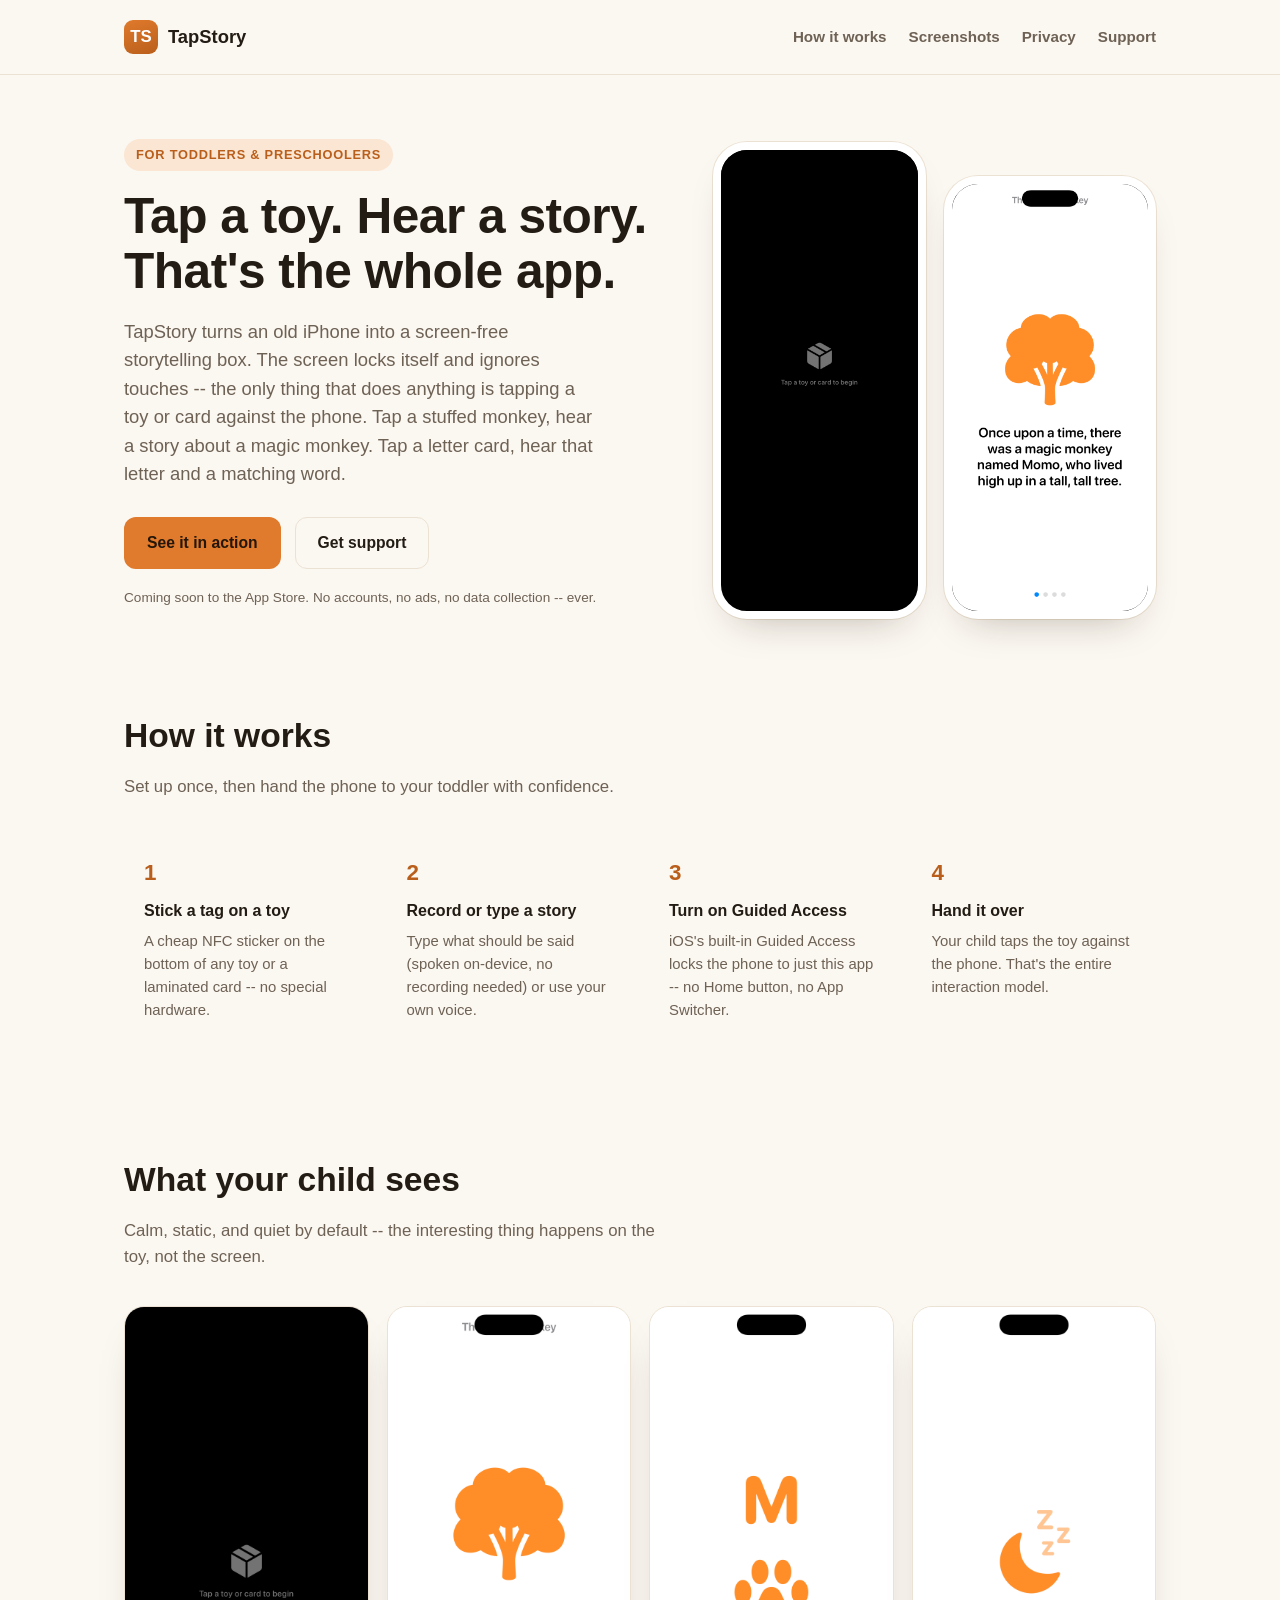
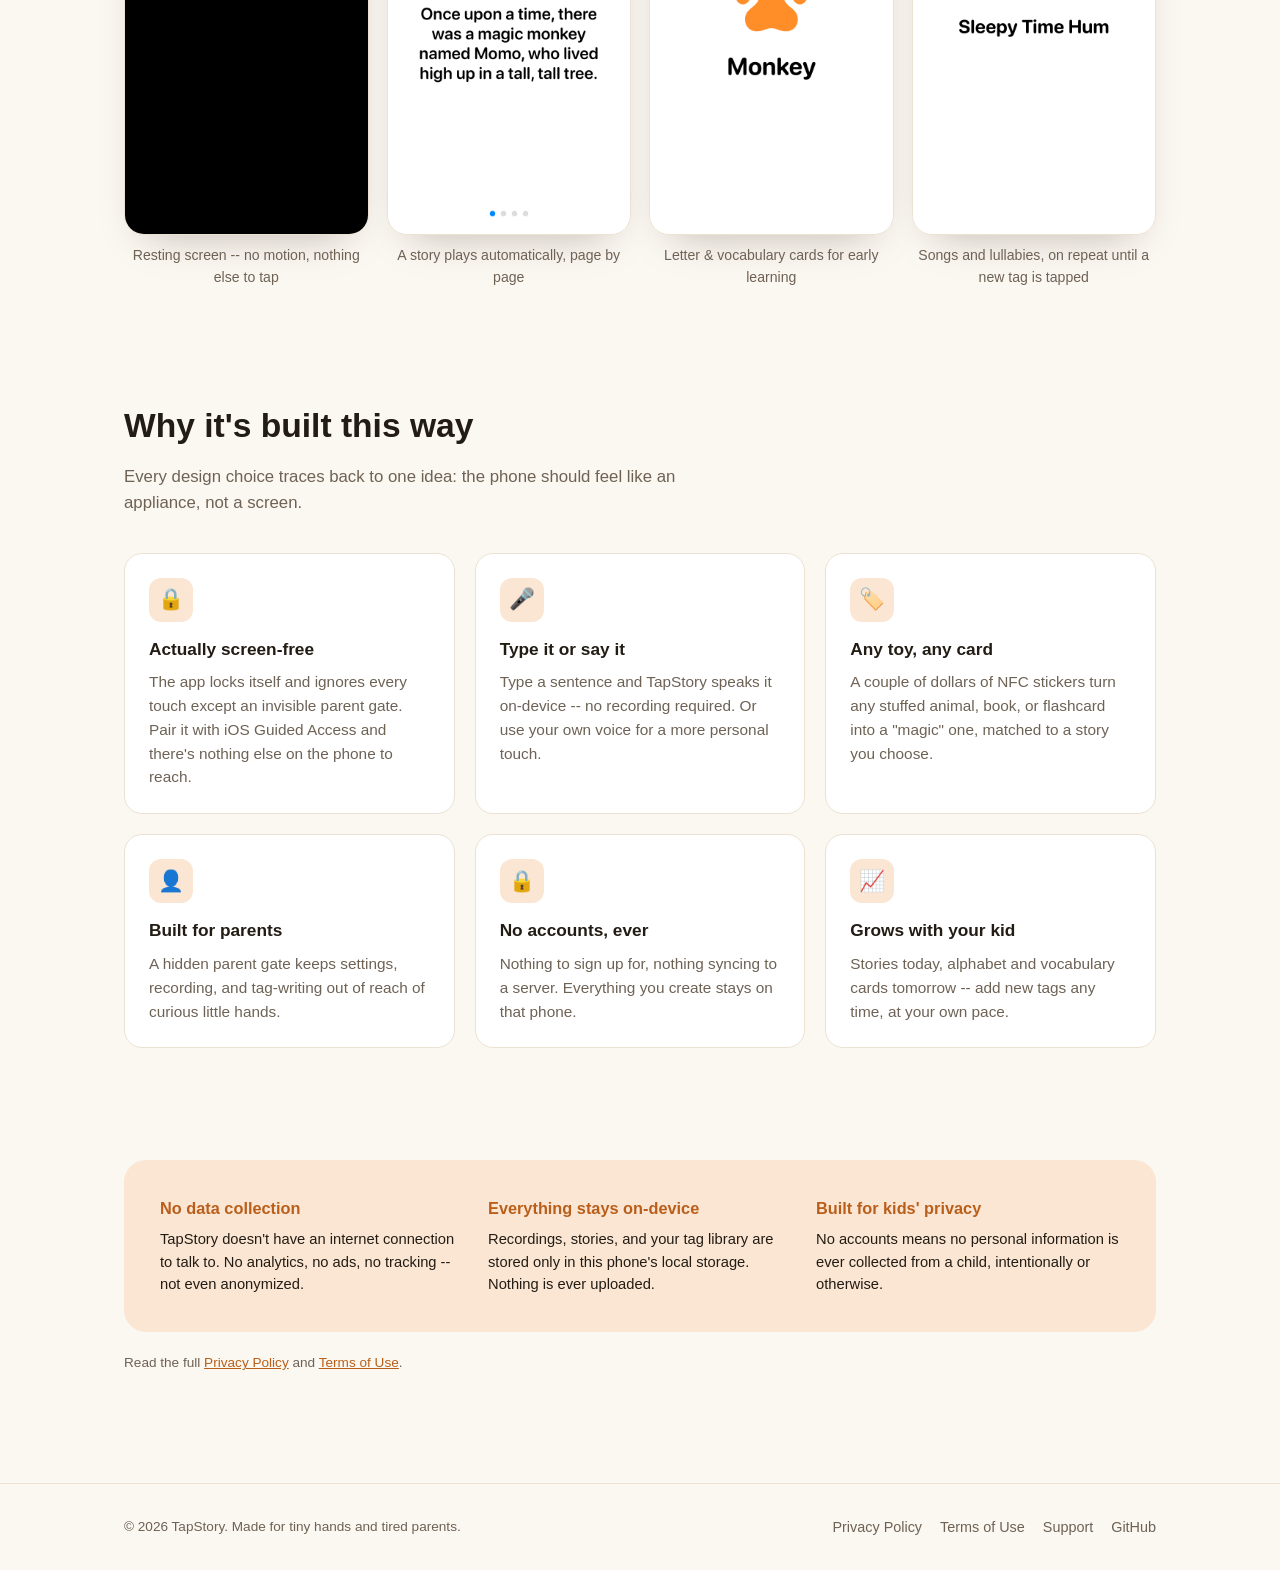
==== docs/index.html @ 9669e7d6 "Add landing page, legal pages, and screenshot capture automation Adds docs/ as a small dependency-fr" ====
<!doctype html>
<html lang="en">
<head>
<meta charset="utf-8">
<meta name="viewport" content="width=device-width, initial-scale=1">
<title>TapStory -- Screen-free storytelling for toddlers</title>
<meta name="description" content="Tap a toy or card on your iPhone and hear a story, song, or word -- no screen, no accounts, no ads. TapStory turns any toy into a magic one.">
<link rel="stylesheet" href="assets/style.css">
</head>
<body>

<header class="site">
  <div class="wrap">
    <a class="brand" href="index.html">
      <span class="mark">TS</span>
      TapStory
    </a>
    <nav class="site-nav">
      <a href="index.html#how-it-works">How it works</a>
      <a href="index.html#screenshots">Screenshots</a>
      <a href="index.html#privacy-first">Privacy</a>
      <a href="support.html">Support</a>
    </nav>
  </div>
</header>

<section class="hero">
  <div class="wrap">
    <div>
      <span class="eyebrow">For toddlers &amp; preschoolers</span>
      <h1>Tap a toy. Hear a story. That's the whole app.</h1>
      <p class="lede">
        TapStory turns an old iPhone into a screen-free storytelling box.
        The screen locks itself and ignores touches -- the only thing that
        does anything is tapping a toy or card against the phone. Tap a
        stuffed monkey, hear a story about a magic monkey. Tap a letter
        card, hear that letter and a matching word.
      </p>
      <div class="cta-row">
        <a class="btn btn-primary" href="#screenshots">See it in action</a>
        <a class="btn btn-ghost" href="support.html">Get support</a>
      </div>
      <p class="fine-print">Coming soon to the App Store. No accounts, no ads, no data collection -- ever.</p>
    </div>
    <div class="hero-phones">
      <div class="phone-frame">
        <img src="screenshots/iphone-17-pro-max/idle.png" alt="TapStory's locked idle screen: a plain black screen with a small grey box icon and the words 'Tap a toy or card to begin'.">
      </div>
      <div class="phone-frame">
        <img src="screenshots/iphone-17-pro-max/story-magic-monkey.png" alt="TapStory playing 'The Magic Monkey' story, showing a tree illustration and on-screen narration text.">
      </div>
    </div>
  </div>
</section>

<section id="how-it-works">
  <div class="wrap">
    <div class="section-head">
      <h2>How it works</h2>
      <p>Set up once, then hand the phone to your toddler with confidence.</p>
    </div>
    <div class="steps">
      <div class="step">
        <span class="num">1</span>
        <h3>Stick a tag on a toy</h3>
        <p>A cheap NFC sticker on the bottom of any toy or a laminated card -- no special hardware.</p>
      </div>
      <div class="step">
        <span class="num">2</span>
        <h3>Record or type a story</h3>
        <p>Type what should be said (spoken on-device, no recording needed) or use your own voice.</p>
      </div>
      <div class="step">
        <span class="num">3</span>
        <h3>Turn on Guided Access</h3>
        <p>iOS's built-in Guided Access locks the phone to just this app -- no Home button, no App Switcher.</p>
      </div>
      <div class="step">
        <span class="num">4</span>
        <h3>Hand it over</h3>
        <p>Your child taps the toy against the phone. That's the entire interaction model.</p>
      </div>
    </div>
  </div>
</section>

<section id="screenshots">
  <div class="wrap">
    <div class="section-head">
      <h2>What your child sees</h2>
      <p>Calm, static, and quiet by default -- the interesting thing happens on the toy, not the screen.</p>
    </div>
    <div class="gallery">
      <figure>
        <div class="shot"><img src="screenshots/iphone-17-pro-max/idle.png" alt="Idle locked screen, waiting for a tap"></div>
        <figcaption>Resting screen -- no motion, nothing else to tap</figcaption>
      </figure>
      <figure>
        <div class="shot"><img src="screenshots/iphone-17-pro-max/story-magic-monkey.png" alt="A story page playing with narration and an illustration"></div>
        <figcaption>A story plays automatically, page by page</figcaption>
      </figure>
      <figure>
        <div class="shot"><img src="screenshots/iphone-17-pro-max/vocab-letter-m.png" alt="A vocabulary card showing the letter M and the word Monkey"></div>
        <figcaption>Letter &amp; vocabulary cards for early learning</figcaption>
      </figure>
      <figure>
        <div class="shot"><img src="screenshots/iphone-17-pro-max/music-lullaby.png" alt="A lullaby playing with a moon icon"></div>
        <figcaption>Songs and lullabies, on repeat until a new tag is tapped</figcaption>
      </figure>
    </div>
  </div>
</section>

<section>
  <div class="wrap">
    <div class="section-head">
      <h2>Why it's built this way</h2>
      <p>Every design choice traces back to one idea: the phone should feel like an appliance, not a screen.</p>
    </div>
    <div class="feature-grid">
      <div class="card">
        <div class="icon">&#128274;</div>
        <h3>Actually screen-free</h3>
        <p>The app locks itself and ignores every touch except an invisible parent gate. Pair it with iOS Guided Access and there's nothing else on the phone to reach.</p>
      </div>
      <div class="card">
        <div class="icon">&#127908;</div>
        <h3>Type it or say it</h3>
        <p>Type a sentence and TapStory speaks it on-device -- no recording required. Or use your own voice for a more personal touch.</p>
      </div>
      <div class="card">
        <div class="icon">&#127991;&#65039;</div>
        <h3>Any toy, any card</h3>
        <p>A couple of dollars of NFC stickers turn any stuffed animal, book, or flashcard into a "magic" one, matched to a story you choose.</p>
      </div>
      <div class="card">
        <div class="icon">&#128100;</div>
        <h3>Built for parents</h3>
        <p>A hidden parent gate keeps settings, recording, and tag-writing out of reach of curious little hands.</p>
      </div>
      <div class="card">
        <div class="icon">&#128274;</div>
        <h3>No accounts, ever</h3>
        <p>Nothing to sign up for, nothing syncing to a server. Everything you create stays on that phone.</p>
      </div>
      <div class="card">
        <div class="icon">&#128200;</div>
        <h3>Grows with your kid</h3>
        <p>Stories today, alphabet and vocabulary cards tomorrow -- add new tags any time, at your own pace.</p>
      </div>
    </div>
  </div>
</section>

<section id="privacy-first">
  <div class="wrap">
    <div class="strip">
      <div class="wrap">
        <div>
          <h3>No data collection</h3>
          <p>TapStory doesn't have an internet connection to talk to. No analytics, no ads, no tracking -- not even anonymized.</p>
        </div>
        <div>
          <h3>Everything stays on-device</h3>
          <p>Recordings, stories, and your tag library are stored only in this phone's local storage. Nothing is ever uploaded.</p>
        </div>
        <div>
          <h3>Built for kids' privacy</h3>
          <p>No accounts means no personal information is ever collected from a child, intentionally or otherwise.</p>
        </div>
      </div>
    </div>
    <p class="fine-print" style="margin-top:20px;">
      Read the full <a href="privacy.html">Privacy Policy</a> and <a href="terms.html">Terms of Use</a>.
    </p>
  </div>
</section>

<footer class="site">
  <div class="wrap">
    <div class="copy">&copy; 2026 TapStory. Made for tiny hands and tired parents.</div>
    <nav>
      <a href="privacy.html">Privacy Policy</a>
      <a href="terms.html">Terms of Use</a>
      <a href="support.html">Support</a>
      <a href="https://github.com/tianhaoz95/TapStory">GitHub</a>
    </nav>
  </div>
</footer>

</body>
</html>
---- docs/assets/style.css ----
:root {
  --bg: #fbf7f1;
  --surface: #ffffff;
  --text: #221c14;
  --text-secondary: #6e6255;
  --accent: #e07a2c;
  --accent-dark: #b95f1b;
  --accent-soft: #fbe6d3;
  --border: #ece2d3;
  --shadow: 0 20px 40px -24px rgba(50, 34, 12, 0.35);
  color-scheme: light dark;
}

@media (prefers-color-scheme: dark) {
  :root {
    --bg: #17140f;
    --surface: #221d16;
    --text: #f4ece0;
    --text-secondary: #b8ab98;
    --accent: #f0964f;
    --accent-dark: #f7ac71;
    --accent-soft: #3a2a18;
    --border: #362d21;
    --shadow: 0 20px 40px -24px rgba(0, 0, 0, 0.6);
  }
}

* {
  box-sizing: border-box;
}

html {
  scroll-behavior: smooth;
}

body {
  margin: 0;
  background: var(--bg);
  color: var(--text);
  font-family: -apple-system, BlinkMacSystemFont, "Segoe UI", Roboto, Helvetica, Arial, sans-serif;
  line-height: 1.55;
}

a {
  color: var(--accent-dark);
}

img {
  max-width: 100%;
  display: block;
}

.wrap {
  max-width: 1080px;
  margin: 0 auto;
  padding-inline: 24px;
}

/* ---------- Header ---------- */

header.site {
  padding-block: 20px;
  border-bottom: 1px solid var(--border);
}

header.site .wrap {
  display: flex;
  align-items: center;
  justify-content: space-between;
  gap: 16px;
  flex-wrap: wrap;
}

.brand {
  display: flex;
  align-items: center;
  gap: 10px;
  font-weight: 800;
  font-size: 1.15rem;
  text-decoration: none;
  color: var(--text);
}

.brand .mark {
  width: 34px;
  height: 34px;
  border-radius: 9px;
  background: linear-gradient(160deg, var(--accent), var(--accent-dark));
  display: flex;
  align-items: center;
  justify-content: center;
  color: white;
  font-size: 1.05rem;
}

nav.site-nav {
  display: flex;
  gap: 22px;
  flex-wrap: wrap;
}

nav.site-nav a {
  color: var(--text-secondary);
  text-decoration: none;
  font-size: 0.95rem;
  font-weight: 600;
}

nav.site-nav a:hover {
  color: var(--accent-dark);
}

/* ---------- Hero ---------- */

.hero {
  padding-block: 64px 32px;
}

.hero .wrap {
  display: grid;
  grid-template-columns: 1.1fr 0.9fr;
  gap: 48px;
  align-items: center;
}

@media (max-width: 820px) {
  .hero .wrap {
    grid-template-columns: 1fr;
  }
}

.eyebrow {
  display: inline-block;
  font-size: 0.8rem;
  font-weight: 700;
  letter-spacing: 0.06em;
  text-transform: uppercase;
  color: var(--accent-dark);
  background: var(--accent-soft);
  padding: 6px 12px;
  border-radius: 999px;
  margin-bottom: 18px;
}

h1 {
  font-size: clamp(2.1rem, 4.4vw, 3.1rem);
  line-height: 1.12;
  margin: 0 0 18px;
  letter-spacing: -0.01em;
}

.lede {
  font-size: 1.15rem;
  color: var(--text-secondary);
  margin: 0 0 28px;
  max-width: 46ch;
}

.cta-row {
  display: flex;
  gap: 14px;
  flex-wrap: wrap;
  margin-bottom: 18px;
}

.btn {
  display: inline-flex;
  align-items: center;
  gap: 8px;
  padding: 13px 22px;
  border-radius: 12px;
  font-weight: 700;
  text-decoration: none;
  font-size: 0.98rem;
  border: 1px solid transparent;
}

.btn-primary {
  background: var(--accent);
  color: #241608;
}

.btn-primary:hover {
  background: var(--accent-dark);
}

.btn-ghost {
  background: transparent;
  border-color: var(--border);
  color: var(--text);
}

.btn-ghost:hover {
  border-color: var(--accent);
  color: var(--accent-dark);
}

.fine-print {
  font-size: 0.85rem;
  color: var(--text-secondary);
}

.hero-phones {
  display: flex;
  gap: 18px;
  justify-content: center;
}

.phone-frame {
  border-radius: 34px;
  border: 8px solid var(--surface);
  box-shadow: var(--shadow), 0 0 0 1px var(--border);
  overflow: hidden;
  background: #000;
  width: 100%;
  max-width: 220px;
}

.phone-frame:nth-child(2) {
  margin-top: 34px;
}

.phone-frame img {
  width: 100%;
  height: auto;
  display: block;
}

/* ---------- Sections ---------- */

section {
  padding-block: 56px;
}

.section-head {
  max-width: 62ch;
  margin: 0 0 36px;
}

.section-head h2 {
  font-size: clamp(1.6rem, 3vw, 2.1rem);
  margin: 0 0 12px;
}

.section-head p {
  color: var(--text-secondary);
  font-size: 1.05rem;
  margin: 0;
}

.feature-grid {
  display: grid;
  grid-template-columns: repeat(3, 1fr);
  gap: 20px;
}

@media (max-width: 820px) {
  .feature-grid {
    grid-template-columns: 1fr 1fr;
  }
}

@media (max-width: 560px) {
  .feature-grid {
    grid-template-columns: 1fr;
  }
}

.card {
  background: var(--surface);
  border: 1px solid var(--border);
  border-radius: 18px;
  padding: 24px;
}

.card .icon {
  width: 44px;
  height: 44px;
  border-radius: 12px;
  background: var(--accent-soft);
  color: var(--accent-dark);
  display: flex;
  align-items: center;
  justify-content: center;
  font-size: 1.3rem;
  margin-bottom: 14px;
}

.card h3 {
  margin: 0 0 8px;
  font-size: 1.08rem;
}

.card p {
  margin: 0;
  color: var(--text-secondary);
  font-size: 0.96rem;
}

/* ---------- Screenshot gallery ---------- */

.gallery {
  display: grid;
  grid-template-columns: repeat(4, 1fr);
  gap: 18px;
}

@media (max-width: 820px) {
  .gallery {
    grid-template-columns: 1fr 1fr;
  }
}

@media (max-width: 480px) {
  .gallery {
    grid-template-columns: 1fr;
  }
}

.gallery figure {
  margin: 0;
}

.gallery .shot {
  border-radius: 20px;
  overflow: hidden;
  border: 1px solid var(--border);
  box-shadow: var(--shadow);
}

.gallery figcaption {
  margin-top: 10px;
  font-size: 0.88rem;
  color: var(--text-secondary);
  text-align: center;
}

/* ---------- How it works ---------- */

.steps {
  display: grid;
  gap: 18px;
  grid-template-columns: repeat(4, 1fr);
}

@media (max-width: 820px) {
  .steps {
    grid-template-columns: 1fr 1fr;
  }
}

@media (max-width: 480px) {
  .steps {
    grid-template-columns: 1fr;
  }
}

.step {
  padding: 20px;
}

.step .num {
  font-weight: 800;
  font-size: 1.4rem;
  color: var(--accent-dark);
  margin-bottom: 8px;
  display: block;
}

.step h3 {
  margin: 0 0 6px;
  font-size: 1rem;
}

.step p {
  margin: 0;
  color: var(--text-secondary);
  font-size: 0.93rem;
}

/* ---------- Privacy strip ---------- */

.strip {
  background: var(--accent-soft);
  border-radius: 22px;
  padding: 36px;
}

.strip .wrap {
  max-width: none;
  padding: 0;
  display: grid;
  grid-template-columns: repeat(3, 1fr);
  gap: 24px;
}

@media (max-width: 720px) {
  .strip .wrap {
    grid-template-columns: 1fr;
  }
}

.strip h3 {
  margin: 0 0 6px;
  font-size: 1.02rem;
  color: var(--accent-dark);
}

.strip p {
  margin: 0;
  font-size: 0.92rem;
  color: var(--text);
}

/* ---------- Legal / doc pages ---------- */

.doc {
  padding-block: 48px 80px;
}

.doc .wrap {
  max-width: 760px;
}

.doc h1 {
  font-size: 2rem;
}

.doc .updated {
  color: var(--text-secondary);
  font-size: 0.92rem;
  margin-bottom: 32px;
}

.doc h2 {
  font-size: 1.25rem;
  margin-top: 40px;
}

.doc h3 {
  font-size: 1.05rem;
  margin-top: 24px;
}

.doc p, .doc li {
  color: var(--text);
  font-size: 1rem;
}

.doc ul {
  padding-left: 22px;
}

.callout {
  background: var(--accent-soft);
  border: 1px solid var(--border);
  border-radius: 14px;
  padding: 16px 18px;
  font-size: 0.92rem;
  color: var(--text);
  margin: 24px 0;
}

.callout strong {
  color: var(--accent-dark);
}

table.data {
  width: 100%;
  border-collapse: collapse;
  margin: 16px 0;
  font-size: 0.92rem;
}

table.data th, table.data td {
  text-align: left;
  padding: 10px 12px;
  border-bottom: 1px solid var(--border);
}

table.data th {
  color: var(--text-secondary);
  font-weight: 700;
}

/* ---------- FAQ ---------- */

.faq-item {
  border-bottom: 1px solid var(--border);
  padding: 18px 0;
}

.faq-item h3 {
  margin: 0 0 8px;
  font-size: 1.02rem;
}

.faq-item p {
  margin: 0;
  color: var(--text-secondary);
}

/* ---------- Footer ---------- */

footer.site {
  border-top: 1px solid var(--border);
  padding-block: 32px;
  margin-top: 40px;
}

footer.site .wrap {
  display: flex;
  justify-content: space-between;
  align-items: center;
  gap: 16px;
  flex-wrap: wrap;
}

footer.site nav {
  display: flex;
  gap: 18px;
  flex-wrap: wrap;
}

footer.site nav a {
  color: var(--text-secondary);
  text-decoration: none;
  font-size: 0.9rem;
}

footer.site nav a:hover {
  color: var(--accent-dark);
}

footer.site .copy {
  color: var(--text-secondary);
  font-size: 0.85rem;
}
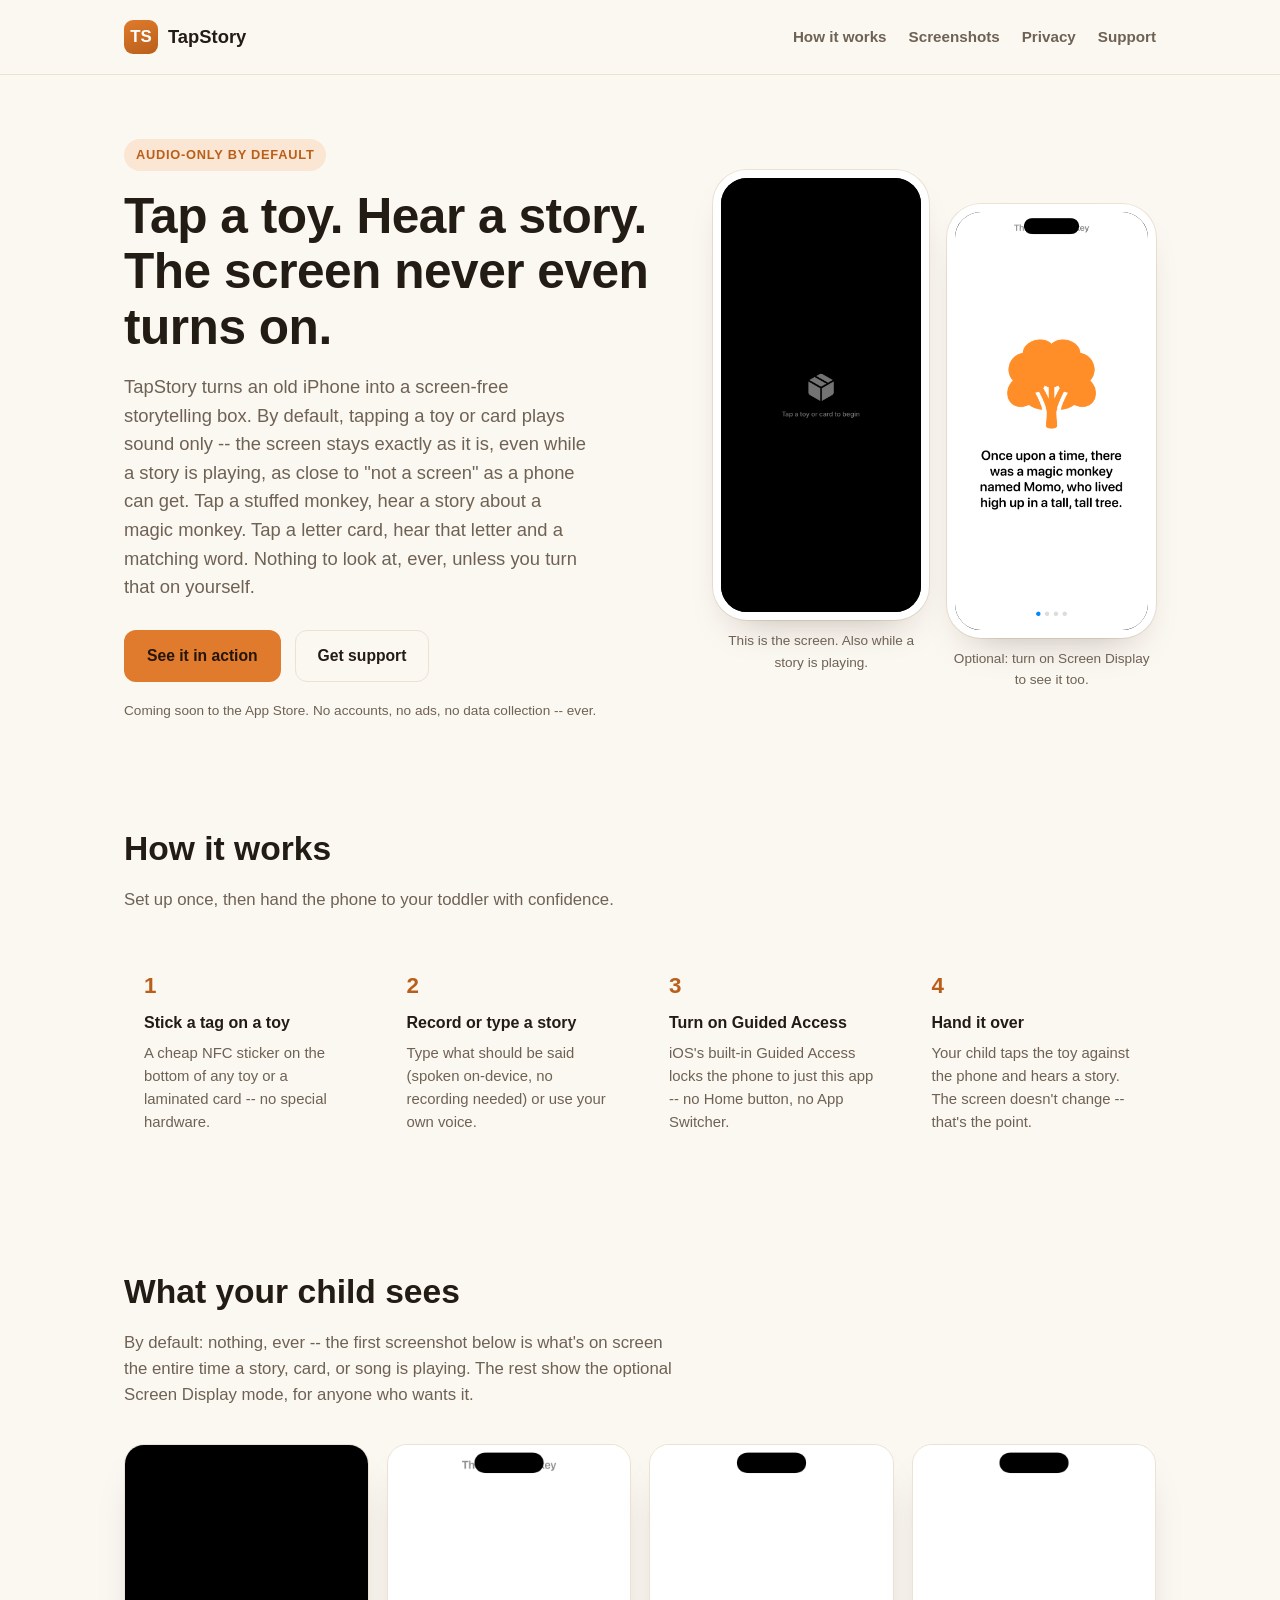
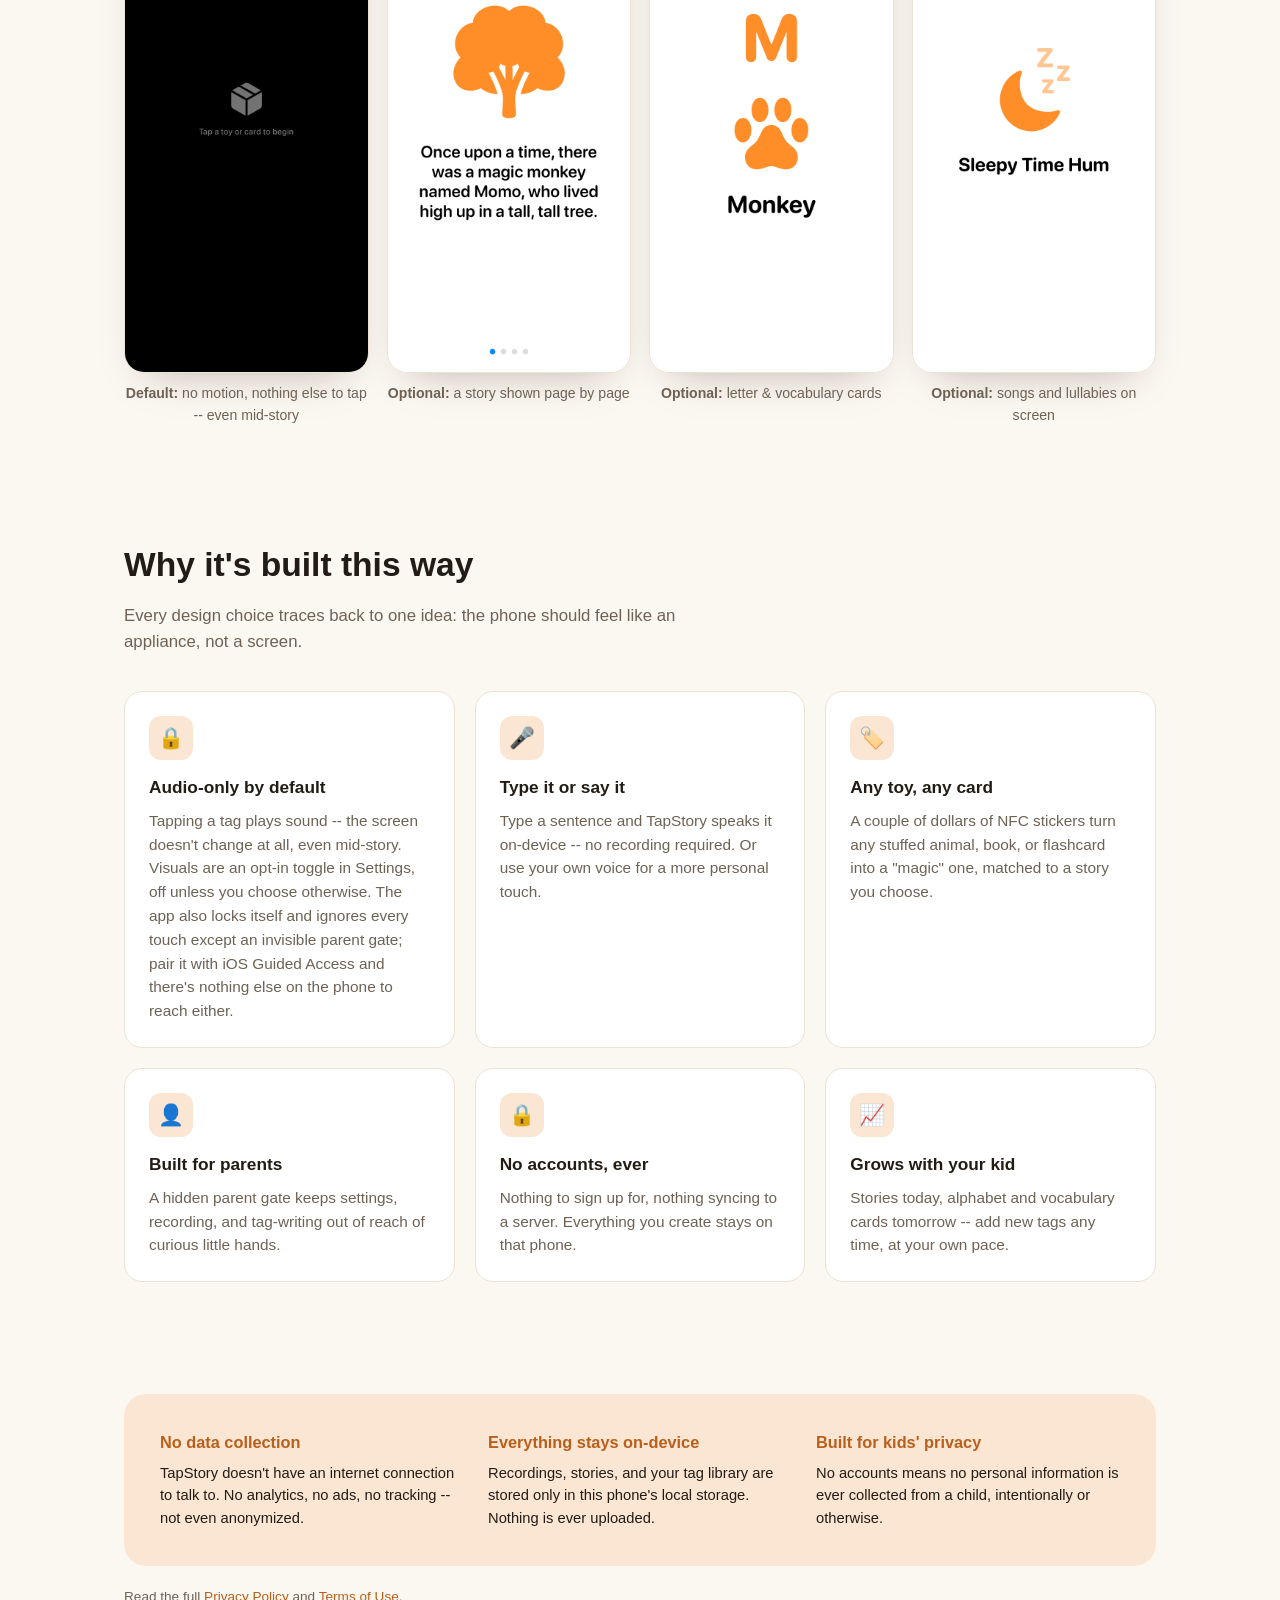
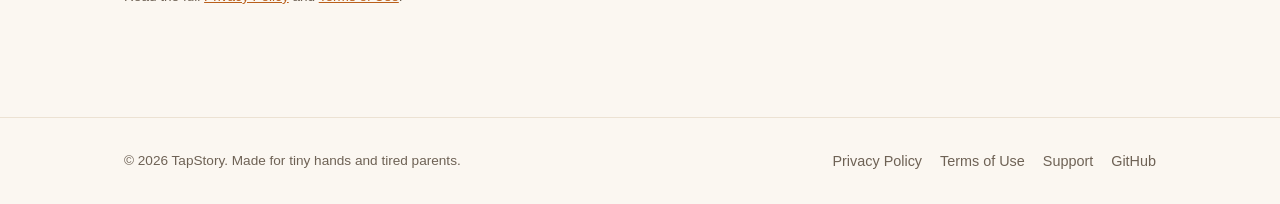
==== commit ee2e2104: "Make audio-only playback the default; visuals become an opt-in toggle Corrects a real design mismatc" ====
--- a/docs/index.html
+++ b/docs/index.html
@@ -4,7 +4,7 @@
 <meta charset="utf-8">
 <meta name="viewport" content="width=device-width, initial-scale=1">
 <title>TapStory -- Screen-free storytelling for toddlers</title>
-<meta name="description" content="Tap a toy or card on your iPhone and hear a story, song, or word -- no screen, no accounts, no ads. TapStory turns any toy into a magic one.">
+<meta name="description" content="Tap a toy or card on your iPhone and hear a story, song, or word. Audio-only by default -- the screen never changes -- no accounts, no ads. TapStory turns any toy into a magic one.">
 <link rel="stylesheet" href="assets/style.css">
 </head>
 <body>
@@ -27,14 +27,16 @@
 <section class="hero">
   <div class="wrap">
     <div>
-      <span class="eyebrow">For toddlers &amp; preschoolers</span>
-      <h1>Tap a toy. Hear a story. That's the whole app.</h1>
+      <span class="eyebrow">Audio-only by default</span>
+      <h1>Tap a toy. Hear a story. The screen never even turns on.</h1>
       <p class="lede">
         TapStory turns an old iPhone into a screen-free storytelling box.
-        The screen locks itself and ignores touches -- the only thing that
-        does anything is tapping a toy or card against the phone. Tap a
-        stuffed monkey, hear a story about a magic monkey. Tap a letter
-        card, hear that letter and a matching word.
+        By default, tapping a toy or card plays sound only -- the screen
+        stays exactly as it is, even while a story is playing, as close to
+        "not a screen" as a phone can get. Tap a stuffed monkey, hear a
+        story about a magic monkey. Tap a letter card, hear that letter
+        and a matching word. Nothing to look at, ever, unless you turn
+        that on yourself.
       </p>
       <div class="cta-row">
         <a class="btn btn-primary" href="#screenshots">See it in action</a>
@@ -43,11 +45,17 @@
       <p class="fine-print">Coming soon to the App Store. No accounts, no ads, no data collection -- ever.</p>
     </div>
     <div class="hero-phones">
-      <div class="phone-frame">
-        <img src="screenshots/iphone-17-pro-max/idle.png" alt="TapStory's locked idle screen: a plain black screen with a small grey box icon and the words 'Tap a toy or card to begin'.">
-      </div>
-      <div class="phone-frame">
-        <img src="screenshots/iphone-17-pro-max/story-magic-monkey.png" alt="TapStory playing 'The Magic Monkey' story, showing a tree illustration and on-screen narration text.">
+      <div>
+        <div class="phone-frame">
+          <img src="screenshots/iphone-17-pro-max/idle.png" alt="TapStory's locked screen: a plain black screen with a small grey box icon and the words 'Tap a toy or card to begin'. This is also exactly what's on screen while a story is playing, by default.">
+        </div>
+        <p class="fine-print" style="text-align:center;margin-top:10px;">This is the screen. Also while a story is playing.</p>
+      </div>
+      <div style="margin-top:34px;">
+        <div class="phone-frame">
+          <img src="screenshots/iphone-17-pro-max/story-magic-monkey.png" alt="TapStory playing 'The Magic Monkey' story with Screen Display turned on, showing a tree illustration and on-screen narration text.">
+        </div>
+        <p class="fine-print" style="text-align:center;margin-top:10px;">Optional: turn on Screen Display to see it too.</p>
       </div>
     </div>
   </div>
@@ -78,7 +86,7 @@
       <div class="step">
         <span class="num">4</span>
         <h3>Hand it over</h3>
-        <p>Your child taps the toy against the phone. That's the entire interaction model.</p>
+        <p>Your child taps the toy against the phone and hears a story. The screen doesn't change -- that's the point.</p>
       </div>
     </div>
   </div>
@@ -88,24 +96,24 @@
   <div class="wrap">
     <div class="section-head">
       <h2>What your child sees</h2>
-      <p>Calm, static, and quiet by default -- the interesting thing happens on the toy, not the screen.</p>
+      <p>By default: nothing, ever -- the first screenshot below is what's on screen the entire time a story, card, or song is playing. The rest show the optional Screen Display mode, for anyone who wants it.</p>
     </div>
     <div class="gallery">
       <figure>
-        <div class="shot"><img src="screenshots/iphone-17-pro-max/idle.png" alt="Idle locked screen, waiting for a tap"></div>
-        <figcaption>Resting screen -- no motion, nothing else to tap</figcaption>
-      </figure>
-      <figure>
-        <div class="shot"><img src="screenshots/iphone-17-pro-max/story-magic-monkey.png" alt="A story page playing with narration and an illustration"></div>
-        <figcaption>A story plays automatically, page by page</figcaption>
-      </figure>
-      <figure>
-        <div class="shot"><img src="screenshots/iphone-17-pro-max/vocab-letter-m.png" alt="A vocabulary card showing the letter M and the word Monkey"></div>
-        <figcaption>Letter &amp; vocabulary cards for early learning</figcaption>
-      </figure>
-      <figure>
-        <div class="shot"><img src="screenshots/iphone-17-pro-max/music-lullaby.png" alt="A lullaby playing with a moon icon"></div>
-        <figcaption>Songs and lullabies, on repeat until a new tag is tapped</figcaption>
+        <div class="shot"><img src="screenshots/iphone-17-pro-max/idle.png" alt="Idle locked screen, waiting for a tap -- also what's on screen while content plays, by default"></div>
+        <figcaption><strong>Default:</strong> no motion, nothing else to tap -- even mid-story</figcaption>
+      </figure>
+      <figure>
+        <div class="shot"><img src="screenshots/iphone-17-pro-max/story-magic-monkey.png" alt="A story page playing with narration and an illustration, Screen Display on"></div>
+        <figcaption><strong>Optional:</strong> a story shown page by page</figcaption>
+      </figure>
+      <figure>
+        <div class="shot"><img src="screenshots/iphone-17-pro-max/vocab-letter-m.png" alt="A vocabulary card showing the letter M and the word Monkey, Screen Display on"></div>
+        <figcaption><strong>Optional:</strong> letter &amp; vocabulary cards</figcaption>
+      </figure>
+      <figure>
+        <div class="shot"><img src="screenshots/iphone-17-pro-max/music-lullaby.png" alt="A lullaby playing with a moon icon, Screen Display on"></div>
+        <figcaption><strong>Optional:</strong> songs and lullabies on screen</figcaption>
       </figure>
     </div>
   </div>
@@ -120,8 +128,8 @@
     <div class="feature-grid">
       <div class="card">
         <div class="icon">&#128274;</div>
-        <h3>Actually screen-free</h3>
-        <p>The app locks itself and ignores every touch except an invisible parent gate. Pair it with iOS Guided Access and there's nothing else on the phone to reach.</p>
+        <h3>Audio-only by default</h3>
+        <p>Tapping a tag plays sound -- the screen doesn't change at all, even mid-story. Visuals are an opt-in toggle in Settings, off unless you choose otherwise. The app also locks itself and ignores every touch except an invisible parent gate; pair it with iOS Guided Access and there's nothing else on the phone to reach either.</p>
       </div>
       <div class="card">
         <div class="icon">&#127908;</div>
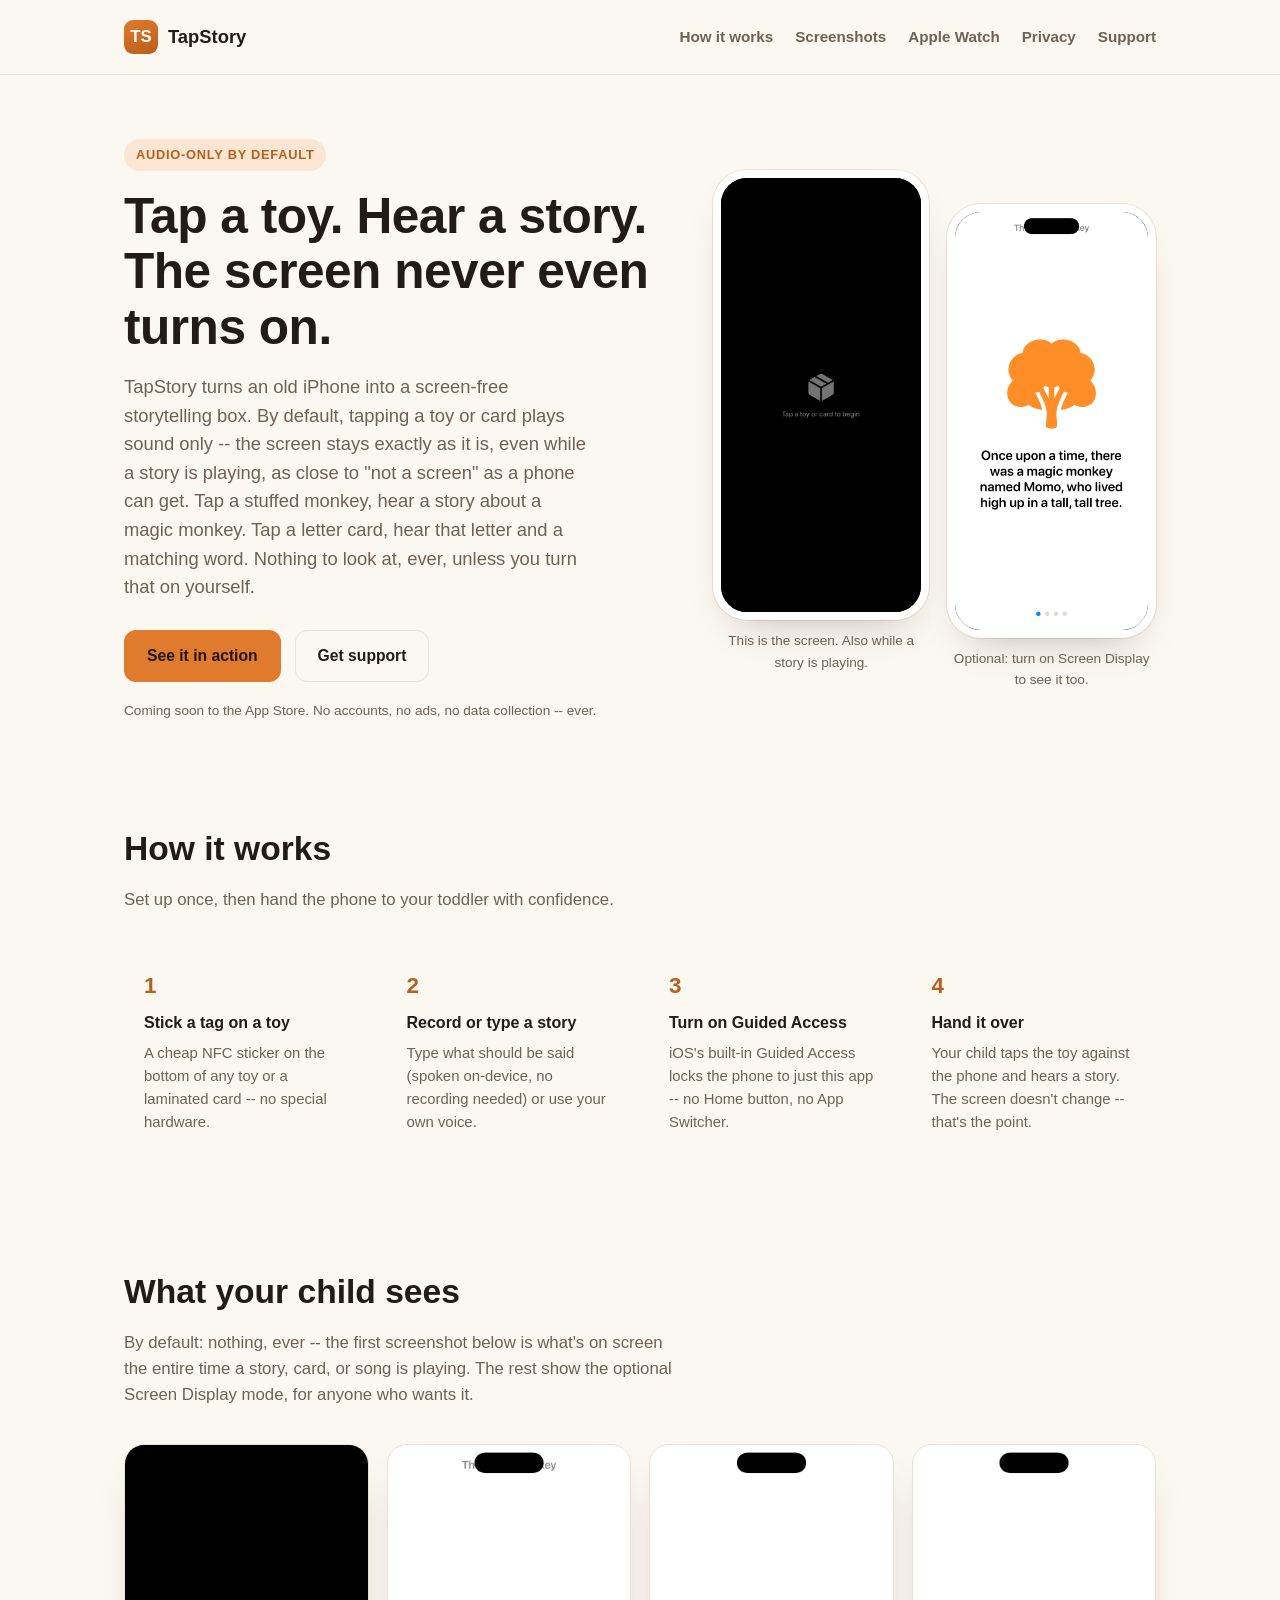
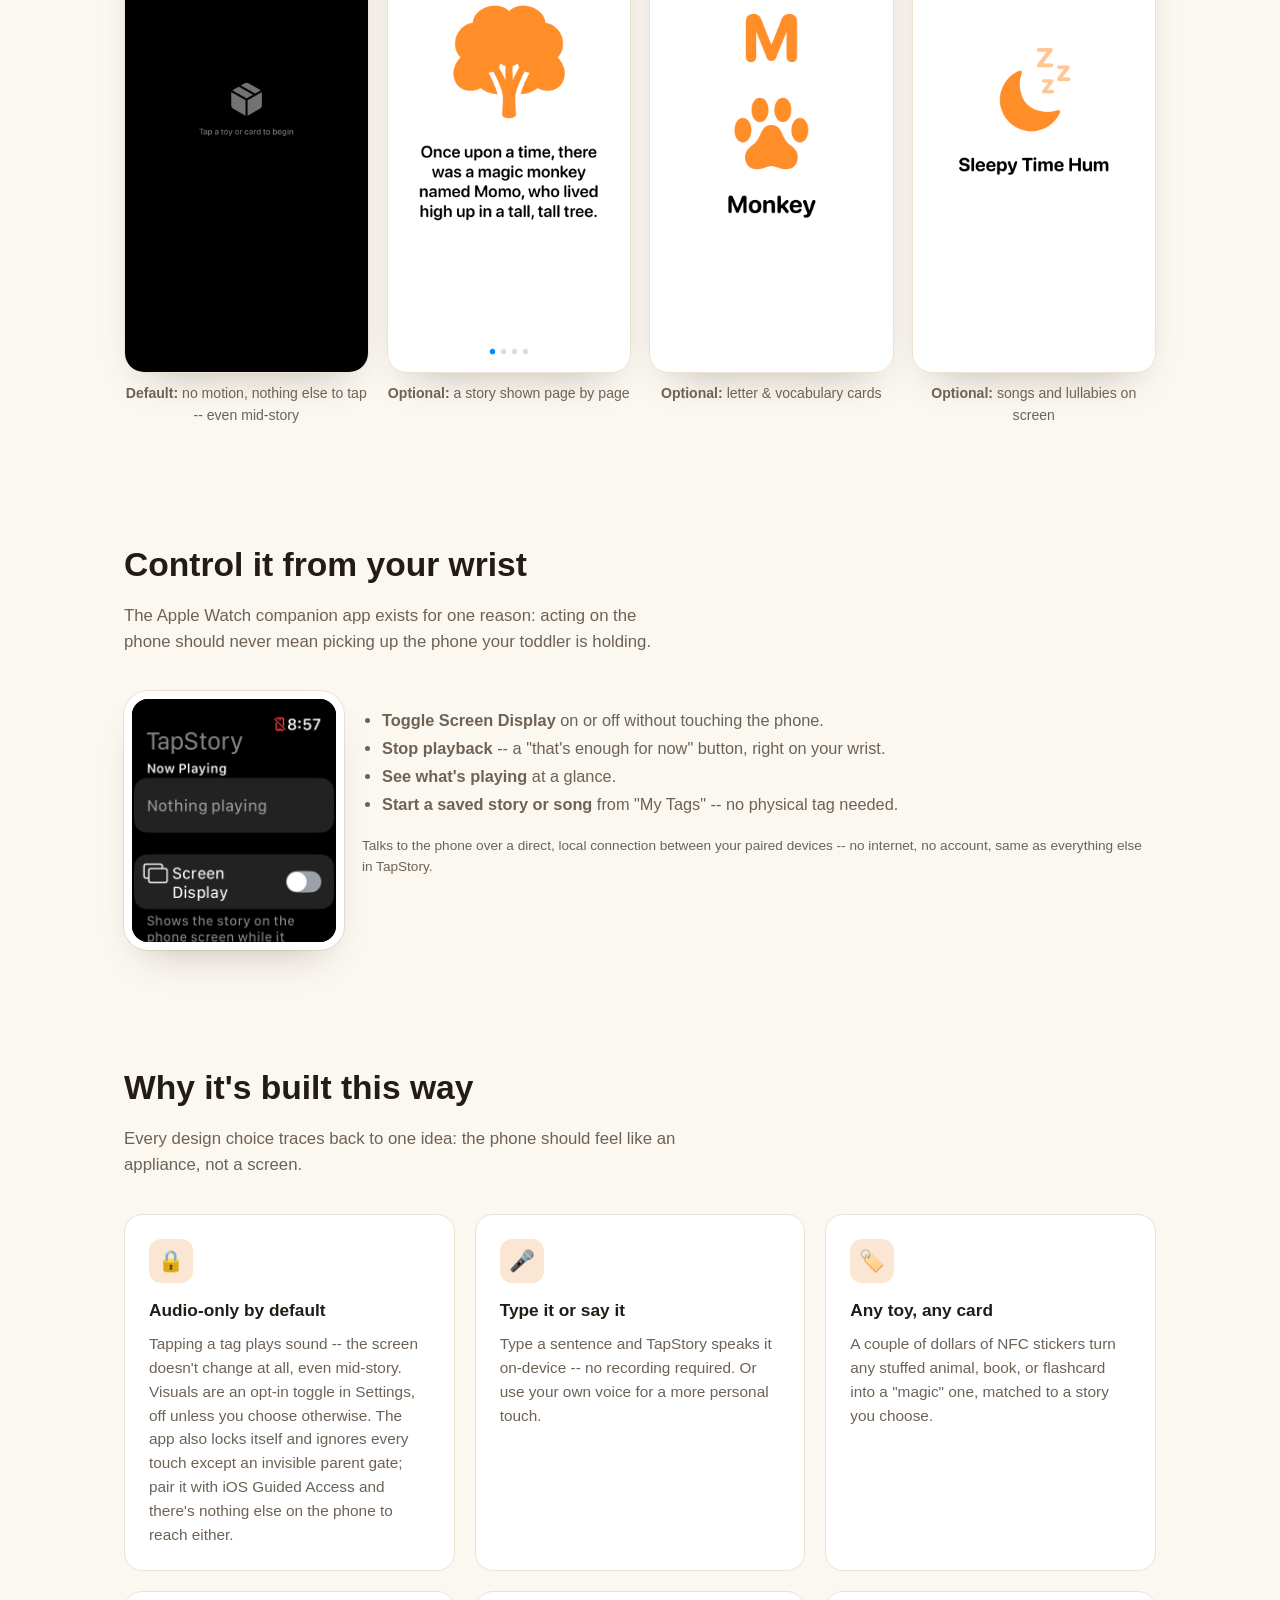
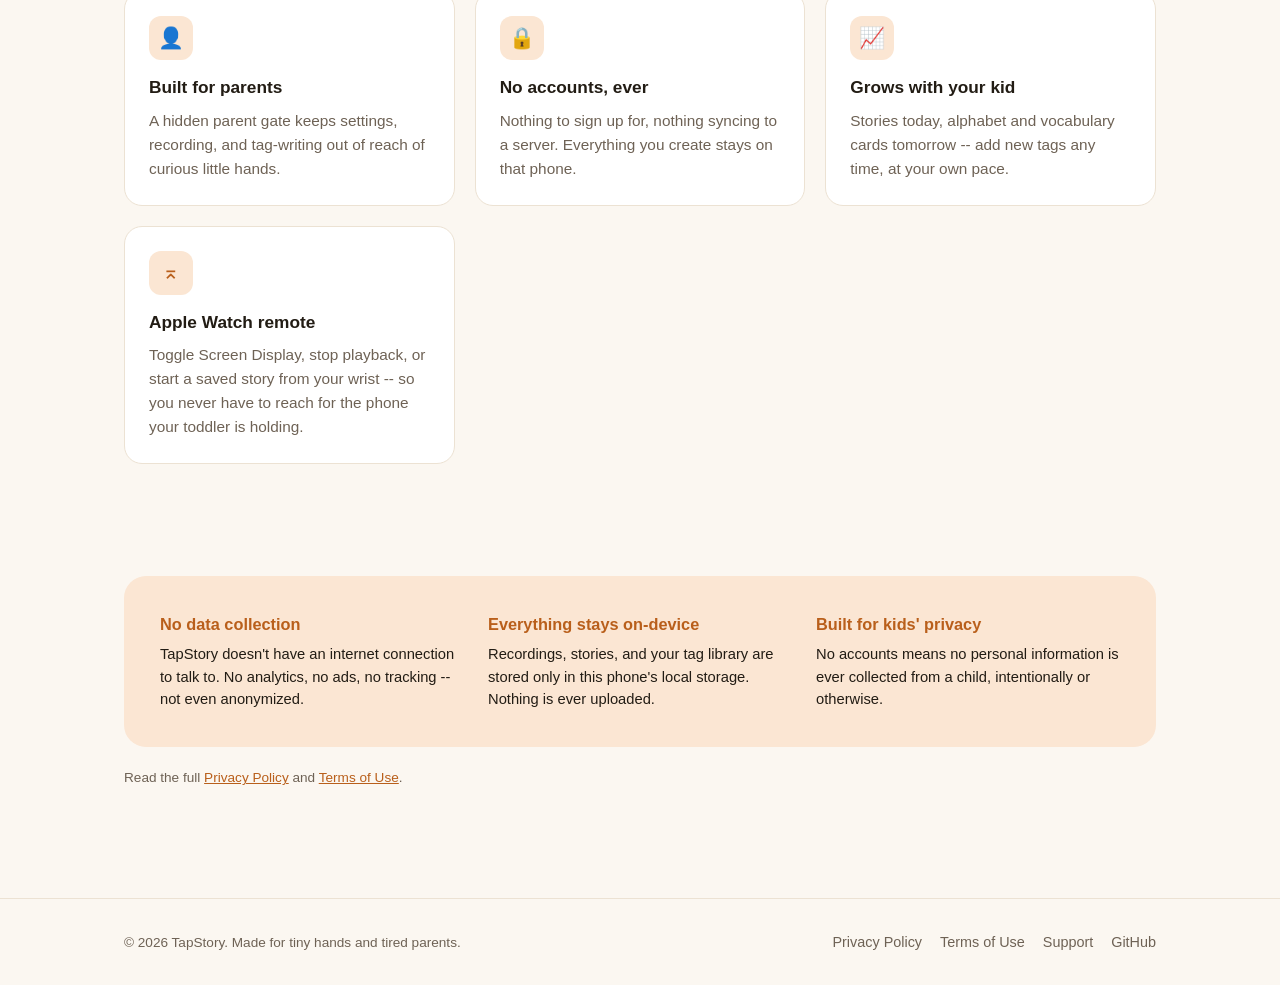
==== commit 51fd9466: "Add Apple Watch companion to the landing page New "Control it from your wrist" section with a real s" ====
--- a/docs/index.html
+++ b/docs/index.html
@@ -18,6 +18,7 @@
     <nav class="site-nav">
       <a href="index.html#how-it-works">How it works</a>
       <a href="index.html#screenshots">Screenshots</a>
+      <a href="index.html#watch">Apple Watch</a>
       <a href="index.html#privacy-first">Privacy</a>
       <a href="support.html">Support</a>
     </nav>
@@ -119,6 +120,31 @@
   </div>
 </section>
 
+<section id="watch">
+  <div class="wrap">
+    <div class="section-head">
+      <h2>Control it from your wrist</h2>
+      <p>The Apple Watch companion app exists for one reason: acting on the phone should never mean picking up the phone your toddler is holding.</p>
+    </div>
+    <div class="hero-phones" style="justify-content:flex-start;">
+      <div style="max-width:220px;">
+        <div class="phone-frame" style="border-radius:24px;">
+          <img src="screenshots/apple-watch/overview.png" alt="TapStory's Apple Watch app, showing Now Playing, a Screen Display toggle, and a list of saved tags to play remotely.">
+        </div>
+      </div>
+      <div style="flex:1;min-width:220px;">
+        <ul style="padding-left:20px;color:var(--text-secondary);font-size:1.02rem;line-height:1.7;">
+          <li><strong>Toggle Screen Display</strong> on or off without touching the phone.</li>
+          <li><strong>Stop playback</strong> -- a "that's enough for now" button, right on your wrist.</li>
+          <li><strong>See what's playing</strong> at a glance.</li>
+          <li><strong>Start a saved story or song</strong> from "My Tags" -- no physical tag needed.</li>
+        </ul>
+        <p class="fine-print">Talks to the phone over a direct, local connection between your paired devices -- no internet, no account, same as everything else in TapStory.</p>
+      </div>
+    </div>
+  </div>
+</section>
+
 <section>
   <div class="wrap">
     <div class="section-head">
@@ -155,6 +181,11 @@
         <div class="icon">&#128200;</div>
         <h3>Grows with your kid</h3>
         <p>Stories today, alphabet and vocabulary cards tomorrow -- add new tags any time, at your own pace.</p>
+      </div>
+      <div class="card">
+        <div class="icon">&#8965;</div>
+        <h3>Apple Watch remote</h3>
+        <p>Toggle Screen Display, stop playback, or start a saved story from your wrist -- so you never have to reach for the phone your toddler is holding.</p>
       </div>
     </div>
   </div>
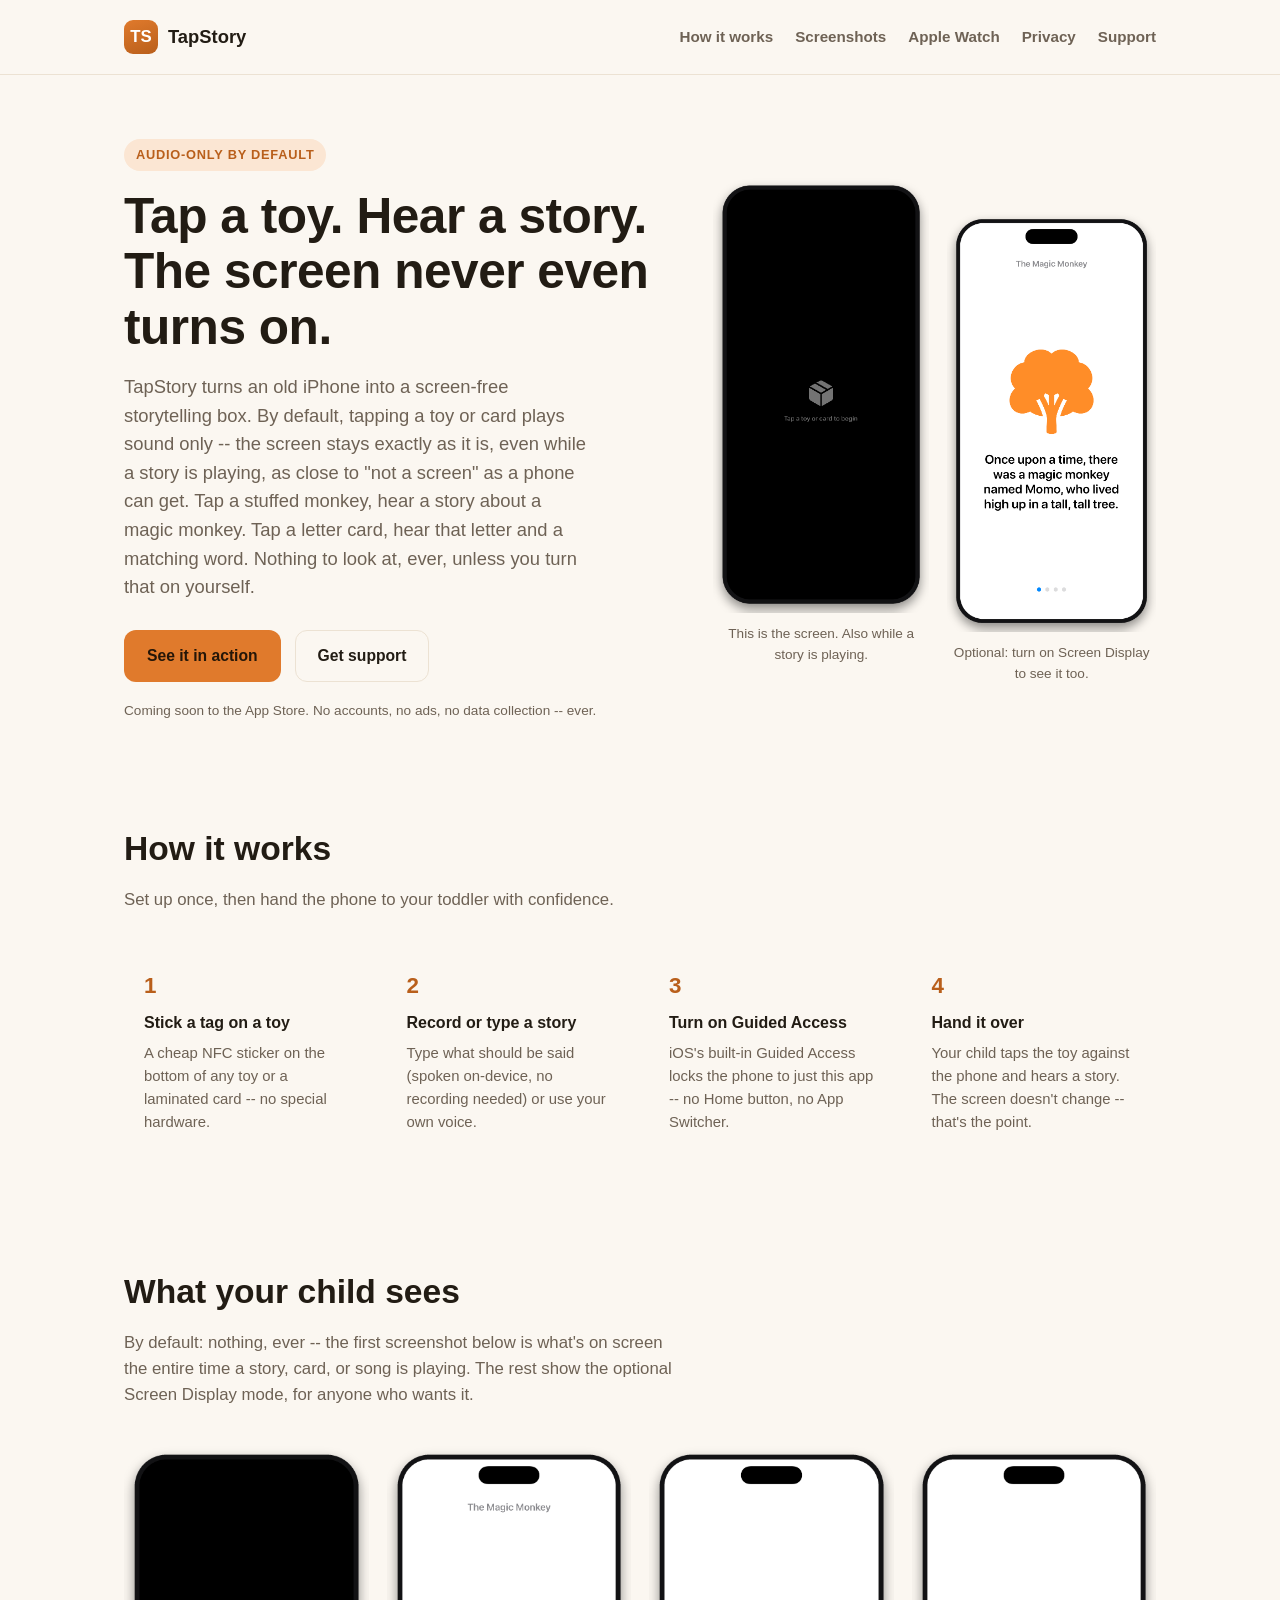
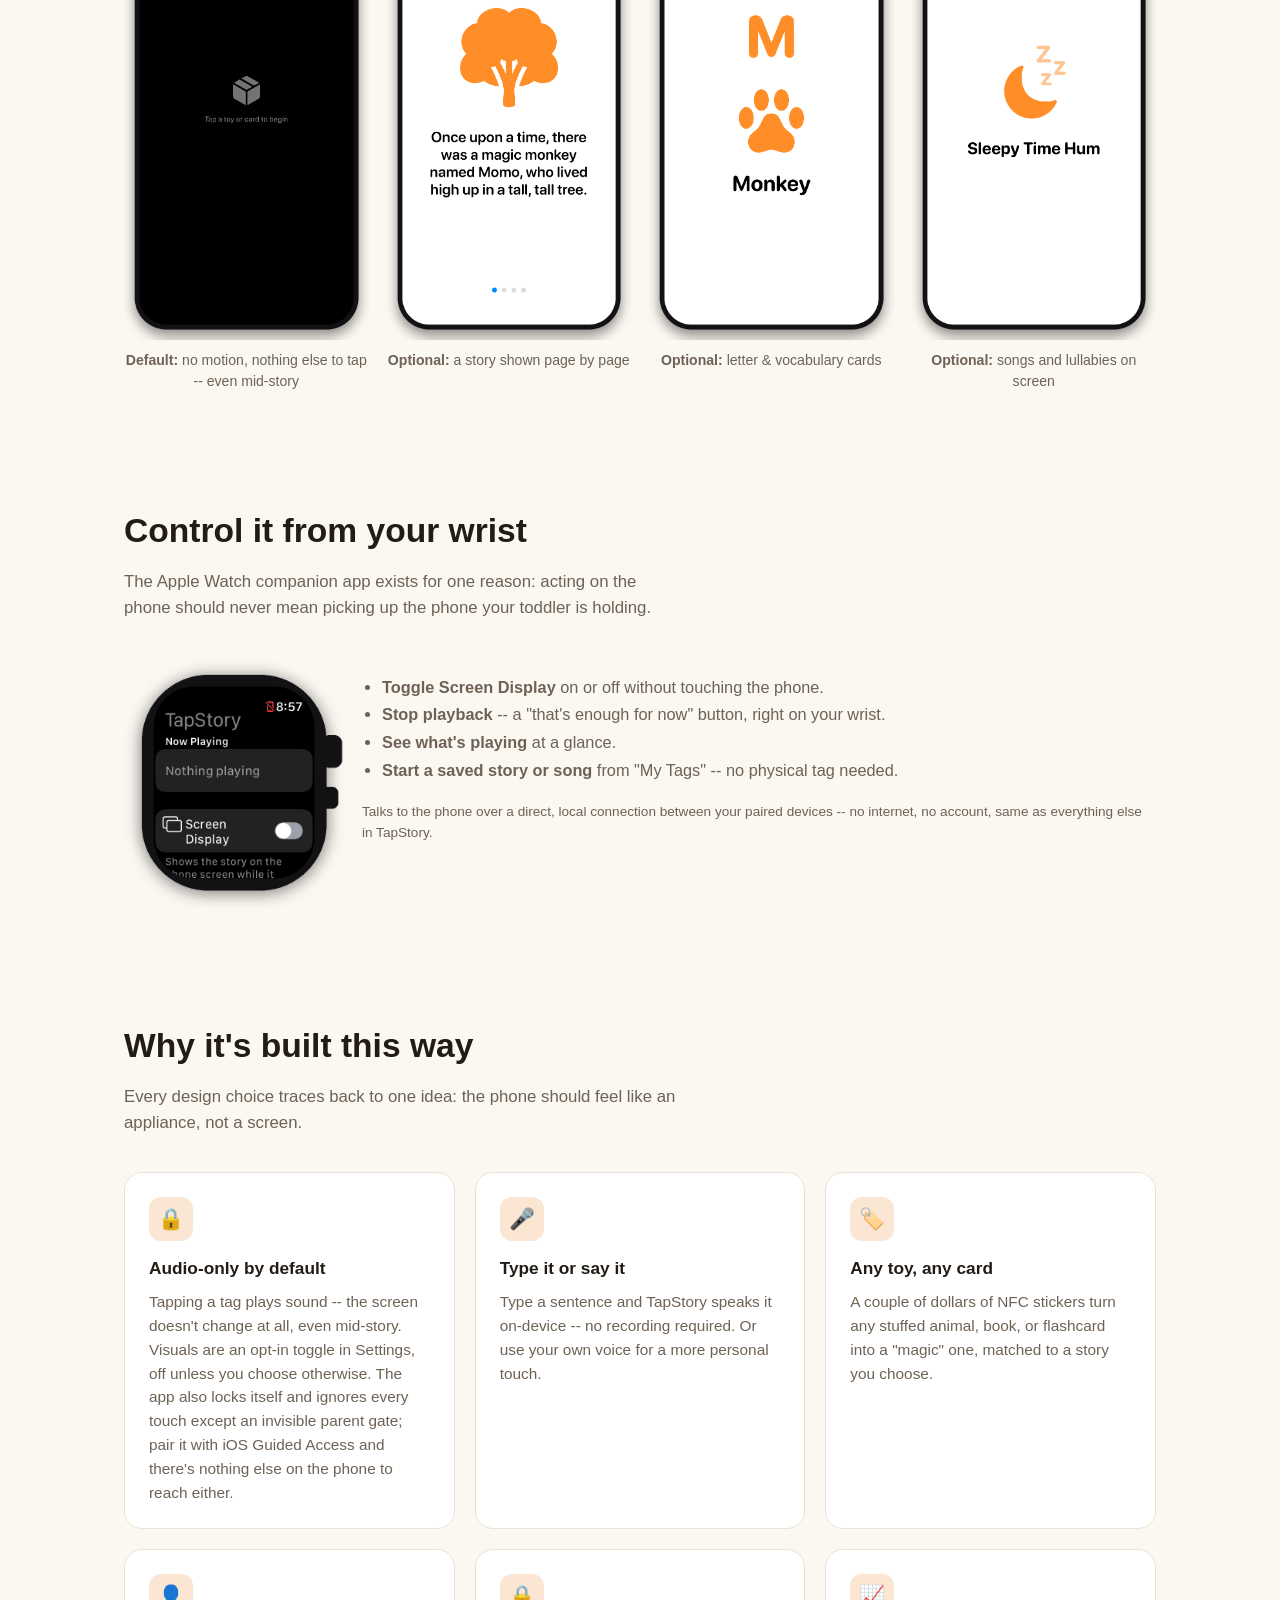
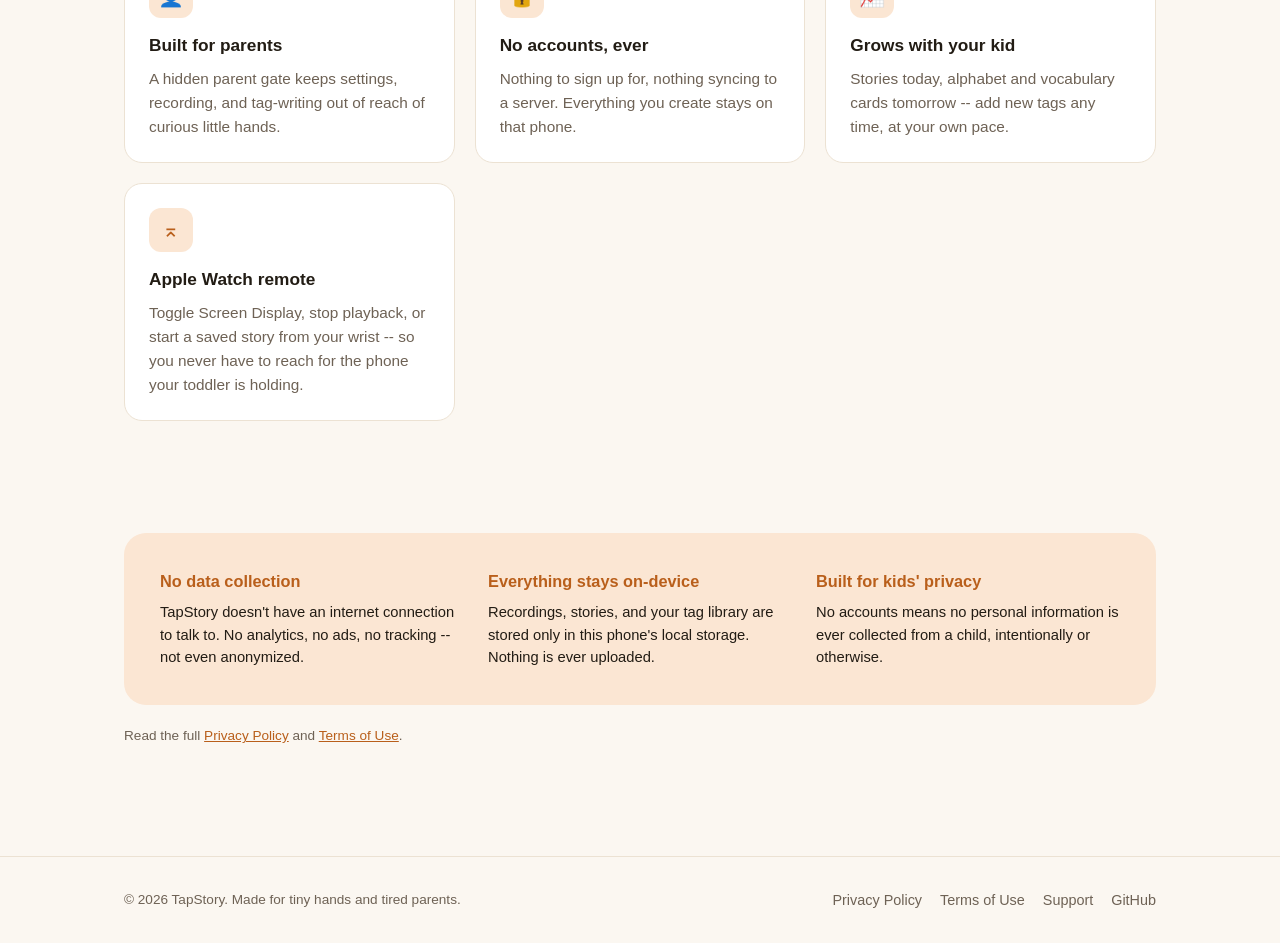
==== commit a40af3e1: "Fix content rendering under the Dynamic Island; add baked-in device frames Real bug found while revi" ====
--- a/docs/index.html
+++ b/docs/index.html
@@ -48,13 +48,13 @@
     <div class="hero-phones">
       <div>
         <div class="phone-frame">
-          <img src="screenshots/iphone-17-pro-max/idle.png" alt="TapStory's locked screen: a plain black screen with a small grey box icon and the words 'Tap a toy or card to begin'. This is also exactly what's on screen while a story is playing, by default.">
+          <img src="screenshots/framed/iphone-17-pro-max/idle.png" alt="TapStory's locked screen: a plain black screen with a small grey box icon and the words 'Tap a toy or card to begin'. This is also exactly what's on screen while a story is playing, by default.">
         </div>
         <p class="fine-print" style="text-align:center;margin-top:10px;">This is the screen. Also while a story is playing.</p>
       </div>
       <div style="margin-top:34px;">
         <div class="phone-frame">
-          <img src="screenshots/iphone-17-pro-max/story-magic-monkey.png" alt="TapStory playing 'The Magic Monkey' story with Screen Display turned on, showing a tree illustration and on-screen narration text.">
+          <img src="screenshots/framed/iphone-17-pro-max/story-magic-monkey.png" alt="TapStory playing 'The Magic Monkey' story with Screen Display turned on, showing a tree illustration and on-screen narration text.">
         </div>
         <p class="fine-print" style="text-align:center;margin-top:10px;">Optional: turn on Screen Display to see it too.</p>
       </div>
@@ -101,19 +101,19 @@
     </div>
     <div class="gallery">
       <figure>
-        <div class="shot"><img src="screenshots/iphone-17-pro-max/idle.png" alt="Idle locked screen, waiting for a tap -- also what's on screen while content plays, by default"></div>
+        <div class="shot"><img src="screenshots/framed/iphone-17-pro-max/idle.png" alt="Idle locked screen, waiting for a tap -- also what's on screen while content plays, by default"></div>
         <figcaption><strong>Default:</strong> no motion, nothing else to tap -- even mid-story</figcaption>
       </figure>
       <figure>
-        <div class="shot"><img src="screenshots/iphone-17-pro-max/story-magic-monkey.png" alt="A story page playing with narration and an illustration, Screen Display on"></div>
+        <div class="shot"><img src="screenshots/framed/iphone-17-pro-max/story-magic-monkey.png" alt="A story page playing with narration and an illustration, Screen Display on"></div>
         <figcaption><strong>Optional:</strong> a story shown page by page</figcaption>
       </figure>
       <figure>
-        <div class="shot"><img src="screenshots/iphone-17-pro-max/vocab-letter-m.png" alt="A vocabulary card showing the letter M and the word Monkey, Screen Display on"></div>
+        <div class="shot"><img src="screenshots/framed/iphone-17-pro-max/vocab-letter-m.png" alt="A vocabulary card showing the letter M and the word Monkey, Screen Display on"></div>
         <figcaption><strong>Optional:</strong> letter &amp; vocabulary cards</figcaption>
       </figure>
       <figure>
-        <div class="shot"><img src="screenshots/iphone-17-pro-max/music-lullaby.png" alt="A lullaby playing with a moon icon, Screen Display on"></div>
+        <div class="shot"><img src="screenshots/framed/iphone-17-pro-max/music-lullaby.png" alt="A lullaby playing with a moon icon, Screen Display on"></div>
         <figcaption><strong>Optional:</strong> songs and lullabies on screen</figcaption>
       </figure>
     </div>
@@ -128,8 +128,8 @@
     </div>
     <div class="hero-phones" style="justify-content:flex-start;">
       <div style="max-width:220px;">
-        <div class="phone-frame" style="border-radius:24px;">
-          <img src="screenshots/apple-watch/overview.png" alt="TapStory's Apple Watch app, showing Now Playing, a Screen Display toggle, and a list of saved tags to play remotely.">
+        <div class="phone-frame">
+          <img src="screenshots/framed/apple-watch/overview.png" alt="TapStory's Apple Watch app, showing Now Playing, a Screen Display toggle, and a list of saved tags to play remotely.">
         </div>
       </div>
       <div style="flex:1;min-width:220px;">
--- a/docs/assets/style.css
+++ b/docs/assets/style.css
@@ -207,11 +207,10 @@
 }
 
 .phone-frame {
-  border-radius: 34px;
-  border: 8px solid var(--surface);
-  box-shadow: var(--shadow), 0 0 0 1px var(--border);
-  overflow: hidden;
-  background: #000;
+  /* The device bezel + shadow are baked directly into these images (see
+     Scripts/frame_screenshots.py) rather than drawn with CSS, so the same
+     framed screenshots also render correctly in README.md on GitHub,
+     which strips <style> blocks and most inline styling from Markdown. */
   width: 100%;
   max-width: 220px;
 }
@@ -322,10 +321,7 @@
 }
 
 .gallery .shot {
-  border-radius: 20px;
-  overflow: hidden;
-  border: 1px solid var(--border);
-  box-shadow: var(--shadow);
+  /* Framed images already carry their own bezel + shadow -- see .phone-frame. */
 }
 
 .gallery figcaption {
